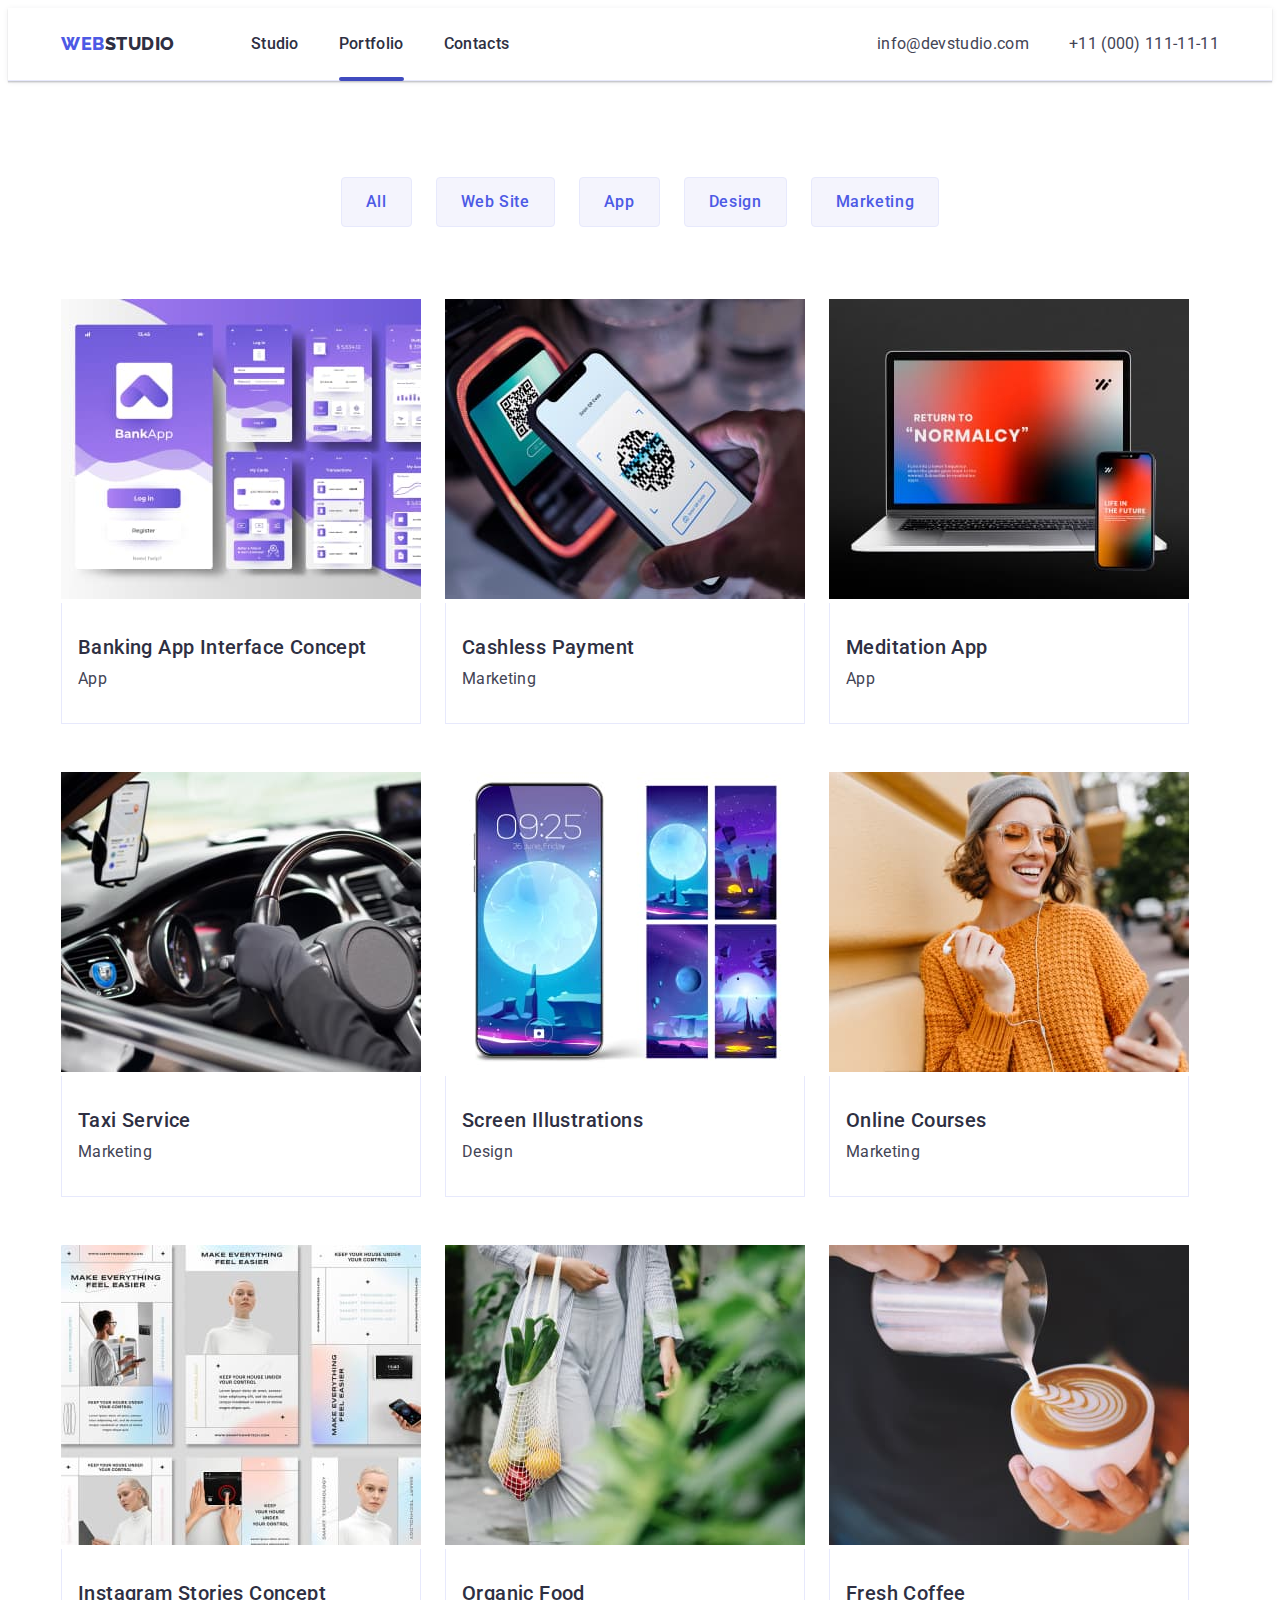
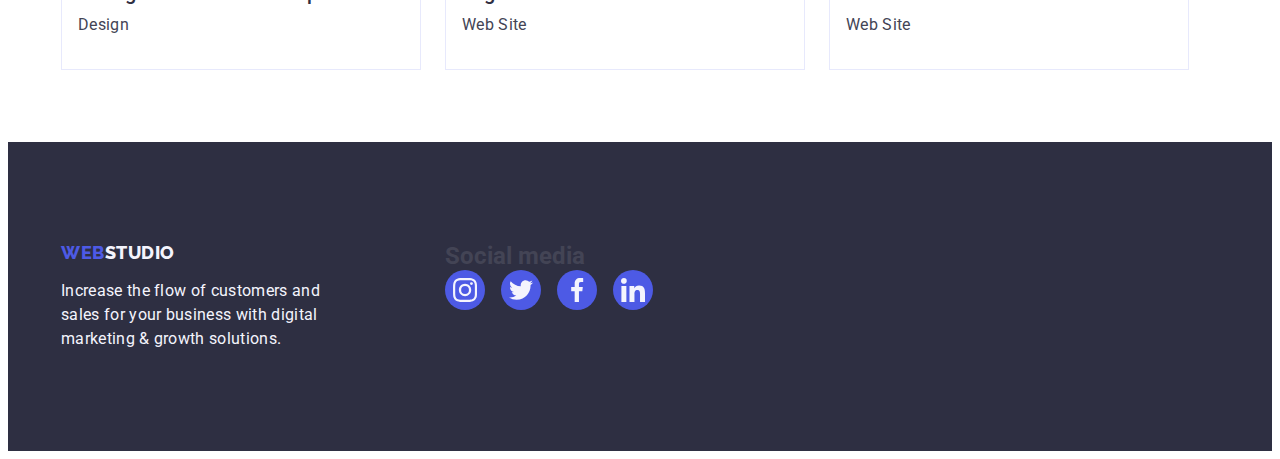
==== portfolio.html @ 8d26303b "пересено дані" ====
<!DOCTYPE html>
<html lang="en">
<head>
    <meta charset="UTF-8">
    <meta http-equiv="X-UA-Compatible" content="IE=edge">
    <meta name="viewport" content="width=device-width, initial-scale=1.0">
    <title>Portfolio</title>
    <link rel="preconnect" href="https://fonts.googleapis.com">
    <link rel="preconnect" href="https://fonts.gstatic.com" crossorigin>
    <link href="https://fonts.googleapis.com/css2?family=Raleway:wght@800&family=Roboto:wght@400;500;700;900&display=swap" rel="stylesheet">
    <link rel="stylesheet" href="https://cdnjs.cloudflare.com/ajax/libs/modern-normalize/1.1.0/modern-normalize.min.css" integrity="sha512-wpPYUAdjBVSE4KJnH1VR1HeZfpl1ub8YT/NKx4PuQ5NmX2tKuGu6U/JRp5y+Y8XG2tV+wKQpNHVUX03MfMFn9Q==" crossorigin="anonymous" referrerpolicy="no-referrer">
    <link rel="stylesheet" href="./css/styles.css">
</head>
<body>
    <header class="border-header">
        <div class="container header-container">
            <nav class="header-nav">
                <a href="./index.html" class="logo link list">Web<span class="studio-top">Studio</span></a>
                <ul class="header-list list">
                    <li><a href="./index.html" class="header-link link">Studio</a></li>
                    <li><a href="./portfolio.html" class="header-link corrent link">Portfolio</a></li>
                    <li><a href="" class="header-link link">Contacts</a></li>
                </ul>
            </nav>
            <address class="header-address">
                <ul class="address-list list">
                    <li><a href="mailto:info@devstudio.com" class="address link list">info@devstudio.com</a></li>
                    <li><a href="tel:+110001111111" class="address link list">+11 (000) 111-11-11</a></li>
                </ul>
            </address>
        </div>
    </header>
    <main>
        <section class="main list">
            <div class="container">
                <h1 class="main-title list">title</h1>
                <ul class="btn list">
                    <li><button type="button" class="main-button">All</button></li>
                    <li><button type="button" class="main-button">Web Site</button></li>
                    <li><button type="button" class="main-button">App</button></li>
                    <li><button type="button" class="main-button">Design</button></li>
                    <li><button type="button" class="main-button">Marketing</button></li>
                </ul>
                <ul class="portfolio-list list">
                    <li>
                        <a class="portfolio-shadow link" href="">
                            <div class="portfolio-overlay">
                                <img src="./images/doing/banking.jpg" alt="Banking App Interface Concept">
                                <p class="portfolio-overlay-text">14 Stylish and User-Friendly App Design Concepts · Task Manager App · Calorie Tracker App · Exotic Fruit Ecommerce App · Cloud Storage App</p>
                            </div>
                            
                            <div class="border-portfolio">
                                <h2 class="list-item-title">Banking App Interface Concept</h2>
                                <p class="list-item-text">App</p>
                            </div>
                        </a>
                    </li>
                    <li>
                        <a class="portfolio-shadow link" href="">
                            <div class="portfolio-overlay">
                                <img src="./images/doing/payment.jpg" alt="Cashless Payment">
                                <p class="portfolio-overlay-text">14 Stylish and User-Friendly App Design Concepts · Task Manager App · Calorie Tracker App · Exotic Fruit Ecommerce App · Cloud Storage App</p>
                            </div>
                            
                            <div class="border-portfolio">
                                <h2 class="list-item-title">Cashless Payment</h2>
                                <p class="list-item-text">Marketing</p>
                            </div>
                        </a>
                    </li>
                    <li>
                        <a class="portfolio-shadow link" href="">
                            <div class="portfolio-overlay">
                                <img src="./images/doing/meditation.jpg" alt="Meditation App">
                                <p class="portfolio-overlay-text">14 Stylish and User-Friendly App Design Concepts · Task Manager App · Calorie Tracker App · Exotic Fruit Ecommerce App · Cloud Storage App</p>
                            </div>
                            
                            <div class="border-portfolio">
                                <h2 class="list-item-title">Meditation App</h2>
                                <p class="list-item-text">App</p>
                            </div>
                        </a>
                    </li>
                    <li>
                        <a class="portfolio-shadow link" href="">
                            <div class="portfolio-overlay">
                                <img src="./images/doing/taxi.jpg" alt="Taxi Service">
                                <p class="portfolio-overlay-text">14 Stylish and User-Friendly App Design Concepts · Task Manager App · Calorie Tracker App · Exotic Fruit Ecommerce App · Cloud Storage App</p>
                            </div>
                            
                            <div class="border-portfolio">
                                <h2 class="list-item-title">Taxi Service</h2>
                                <p class="list-item-text">Marketing</p>
                            </div>
                        </a>
                    </li>
                    <li>
                        <a class="portfolio-shadow link" href="">
                            <div class="portfolio-overlay">
                                <img src="./images/doing/screen.jpg" alt="Screen Illustrations">
                                <p class="portfolio-overlay-text">14 Stylish and User-Friendly App Design Concepts · Task Manager App · Calorie Tracker App · Exotic Fruit Ecommerce App · Cloud Storage App</p>
                            </div>
                           
                            <div class="border-portfolio">
                                <h2 class="list-item-title">Screen Illustrations</h2>
                                <p class="list-item-text">Design</p>
                            </div>
                        </a>
                    </li>
                    <li>
                        <a class="portfolio-shadow link" href="">
                            <div class="portfolio-overlay">
                                <img src="./images/doing/courses.jpg" alt="Online Courses">
                                <p class="portfolio-overlay-text">14 Stylish and User-Friendly App Design Concepts · Task Manager App · Calorie Tracker App · Exotic Fruit Ecommerce App · Cloud Storage App</p>
                            </div>
                            
                            <div class="border-portfolio">
                                <h2 class="list-item-title">Online Courses</h2>
                                <p class="list-item-text">Marketing</p>
                            </div>
                        </a>
                    </li>
                    <li>
                        <a class="portfolio-shadow link" href="">
                            <div class="portfolio-overlay">
                                <img src="./images/doing/stories.jpg" alt="Instagram Stories Concept">
                                <p class="portfolio-overlay-text">14 Stylish and User-Friendly App Design Concepts · Task Manager App · Calorie Tracker App · Exotic Fruit Ecommerce App · Cloud Storage App</p>
                            </div>
                            
                            <div class="border-portfolio">
                                <h2 class="list-item-title">Instagram Stories Concept</h2>
                                <p class="list-item-text">Design</p>
                            </div>
                        </a>
                    </li>
                    <li>
                        <a class="portfolio-shadow link" href="">
                            <div class="portfolio-overlay">
                                <img src="./images/doing/organic.jpg" alt="Organic Food">
                                <p class="portfolio-overlay-text">14 Stylish and User-Friendly App Design Concepts · Task Manager App · Calorie Tracker App · Exotic Fruit Ecommerce App · Cloud Storage App</p>
                            </div>
                            
                            <div class="border-portfolio">
                                <h2 class="list-item-title">Organic Food</h2>
                                <p class="list-item-text">Web Site</p>
                            </div>
                        </a>
                    </li>
                    <li>
                        <a class="portfolio-shadow link" href="">
                            <div class="portfolio-overlay">
                                <img src="./images/doing/coffee.jpg" alt="Fresh Coffee">
                                <p class="portfolio-overlay-text">14 Stylish and User-Friendly App Design Concepts · Task Manager App · Calorie Tracker App · Exotic Fruit Ecommerce App · Cloud Storage App</p>
                            </div>
                            
                            <div class="border-portfolio">
                                <h2 class="list-item-title">Fresh Coffee</h2>
                                <p class="list-item-text">Web Site</p>
                            </div>
                        </a>
                    </li>
                </ul>
            </div>
        </section>
    </main>
    <footer class="footer">
        <div class="footer-wrap container">
            <div class="footer-desc">
                <a href="./index.html" class="footer-link link">Web<span class="studio-footer">Studio</span></a>
                <p class="footer-text">Increase the flow of customers and sales for your business with digital marketing & growth solutions.</p>
            </div>
            <div class="footer-soc">
                <h2 class="footer-title">Social media</h2>
                <ul class="footer-soc-list list">
                    <li class="footer-soc-item">
                        <a href="" class="footer-soc-link link">
                            <svg class="footer-soc-icon">
                                <use href="./images/icons.svg.svg#icon-instagram"></use>
                            </svg>
                        </a>
                    </li>
                    <li class="footer-soc-item">
                        <a href="" class="footer-soc-link link">
                            <svg class="footer-soc-icon">
                                <use href="./images/icons.svg.svg#icon-twitter"></use>
                            </svg>
                        </a>
                    </li>
                    <li class="footer-soc-item">
                        <a href="" class="footer-soc-link link">
                            <svg class="footer-soc-icon">
                                <use href="./images/icons.svg.svg#icon-facebook"></use>
                            </svg>
                        </a>
                    </li>
                    <li class="footer-soc-item">
                        <a href="" class="footer-soc-link link">
                            <svg class="footer-soc-icon">
                                <use href="./images/icons.svg.svg#icon-linkedin"></use>
                            </svg>
                        </a>
                    </li>
                </ul>
            </div>
        </div>
    </footer>
    <script src="./js/modal.js"></script>
    </body>
</html>
---- css/styles.css ----
:root {
   --color-main: #434455;
   --color-logo: #4d5ae5; 
   --color-link: #2e2f42; 
   --color-hover: #404bbf;
   --color-background: #FFFFFF; 
   --background-team: #F4F4FD;
   --color-hover-icon: #31D0AA;
   --subtle-text: #8E8F99;
   --accent: #E7E9FC;
   --modal-overlay: rgba(46, 47, 66, 0.4);
   --modal-background:  #FCFCFC;
}
body{
   font-family: 'Roboto', sans-serif;
   background: var(--color-background);
   color: var(--color-main);
}
.list {
   list-style: none;
   margin: 0;
   padding: 0;
}
.link {
   text-decoration: none;
}
.container {
   max-width: 1158px;
   margin: 0 auto;
   padding: 0 15px;
}
h1, h2, h3, h4, h5, h6, ul, p {
   margin: 0;
   padding: 0;
}
img {
   max-width: 100%;
   height: auto;
}
.no-scroll {
   overflow: hidden;
}
/* ------------------------INDEX----------------------- */

/* ------------------------HEADER----------------------- */
.border-header {
   border-bottom: 1px solid #E7E9FC;
   box-shadow: 0px 2px 1px rgba(46, 47, 66, 0.08), 0px 1px 1px rgba(46, 47, 66, 0.16), 0px 1px 6px rgba(46, 47, 66, 0.08);
}
.header-container {
   display: flex; 
}
.header-nav {
   display: flex;
   align-items: center;
   margin-right: auto;
}
.logo {
   font-family: 'Raleway', sans-serif;
   font-weight: 800;
   font-size: 18px;
   line-height: 1.17;
   letter-spacing: 0.03em;
   text-transform: uppercase;
   color: var(--color-logo);
   margin-right: 76px;
   padding-top: 24px;
   padding-bottom: 24px;
}
.studio-top {
   color: var(--color-link);
}
.header-list {
   display: flex;
   gap: 40px;
}
.header-link {
   font-weight: 500;
   font-size: 16px;
   line-height: 1.5;
   letter-spacing: 0.02em;
   color: var(--color-link);
   padding-top: 24px;
   padding-bottom: 24px;
   transition-property: color;
   transition-duration: 250ms;
   transition-timing-function: cubic-bezier(0.4, 0, 0.2, 1);
}
.corrent {
   position: relative;
} 
.corrent::after{
   position: absolute;
   content: '';
   display: block;
   width: 100%;
   height: 4px;
   left: 0px;
   bottom: -4px;
   background-color: #404BBF;
   border-radius: 2px;
}
.header-link:is( :hover, :focus){
   color: var(--color-hover);
}
.header-address {
   font-style: normal;
}
.address-list {
   display: flex;
   gap: 40px;
   padding-top: 24px;
   padding-bottom: 24px;
}
.address {
   font-size: 16px;
   line-height: 1.5;
   letter-spacing: 0.02em;
   cursor: pointer;
   color: var(--color-main);
   padding-top: 24px;
   padding-bottom: 24px;
}
.address:is( :hover, :focus){
   color: var(--color-hover);
}
/* ------------------------HERO----------------------- */
.hero {
   position: relative;
   max-width: 1440px;
   background: var(--hero-background);
   padding-top: 188px;
   padding-bottom: 188px;
   background-image: linear-gradient(rgba(46, 47, 66, 0.7), rgba(46, 47, 66, 0.7)), url(../images/people-office.jpg);
   background-repeat: no-repeat;
   background-position: center;
   background-size: auto;
   background-origin: border-box;
   margin: auto;
}
.hero-title {
   max-width: 496px;
   font-size: 56px;
   line-height: 1.07;
   text-align: center;
   letter-spacing: 0.02em;
   color: var(--color-background);
   margin: auto;
   margin-bottom: 48px;
}
.hero-btn {
   font-family: "Roboto", sans-serif;
   font-weight: 500;
   font-size: 16px;
   line-height: 1.5;
   letter-spacing: 0.04em;
   color: var(--color-background);
   cursor: pointer;
   background: var(--color-logo);
   padding: 16px 32px 16px 32px;
   display: block;
   margin: auto;
   box-shadow: 0px 4px 4px rgba(0, 0, 0, 0.15);
   border-radius: 4px;
   border: none;
   transition-property: background-color;
   transition-duration: 250ms;
   transition-timing-function: cubic-bezier(0.4, 0, 0.2, 1);
}
.hero-btn:is( :hover, :focus) {
   background-color: var(--color-hover);
}
/* ------------------------MAIN----------------------- */  
.main {
   padding: 0;
}
/* ------------------------ABOUT----------------------- */
.about {
   padding-top: 120px;
   padding-bottom: 120px;
}
.about-title {
   position: absolute;
   width: 1px;
   height: 1px;
   margin: -1px;
   border: 0;
   padding: 0;
   white-space: nowrap;
   clip-path: inset(100%);
   clip: rect(0 0 0 0);
   overflow: hidden;
}
.about-items {
   display: flex;
   align-items: center;
   justify-content: center;
   gap: 24px;
}
.about-list-icon {
   width: 264px;
   height: 112px;
   background: var(--background-team);
   background-position: center;
   border-radius: 4px;
   margin-bottom: 8px;
   display: flex;
   justify-content: center;
   align-items: center;
}
.about-list-title {
   font-weight: 500;
   font-size: 20px;
   line-height: 1.2;
   letter-spacing: 0.02em;
   color: var(--color-link);
   margin-bottom: 8px;
}
.about-list-text {
   max-width: 264px;
   font-size: 16px;
   line-height: 1.5;
   letter-spacing: 0.02em;
}
/* ------------------------DOING----------------------- */
.doing-title {
   font-size: 36px;
   line-height: 1.11;
   letter-spacing: 0.02em;
   text-align: center;
   text-transform: capitalize;
   color: var(--color-link);
   margin-bottom: 72px;
}
.doing-list {
   background-color: var(--color-background);
   display: flex;
   gap: 24px;
   padding-bottom: 120px;
   justify-content: center;
}
/* ------------------------TEAM----------------------- */
.team {
   max-width: 1440px;
   background: var(--background-team);
   padding-top: 120px;
   padding-bottom: 120px;
   margin: auto;
    
}
.teams-title {
   font-size: 36px;
   line-height: 1.11;
   text-align: center;
   letter-spacing: 0.02em;
   text-transform: capitalize;
   color: var(--color-link);
   margin-bottom: 72px;
}
.item-team {
   display: flex;
   justify-content: center;
   gap: 24px;
}
.team-list {
   font-weight: 500;
   font-size: 20px;
   line-height: 1.2;
   letter-spacing: 0.02em;
   color: var(--color-link);
   background-color: var(--color-background);
   border-radius: 0px 0px 4px 4px;
   box-shadow: 0px 1px 6px rgba(46, 47, 66, 0.08), 0px 1px 1px rgba(46, 47, 66, 0.16), 0px 2px 1px rgba(46, 47, 66, 0.08);
}
.team-wrap {
   padding-top: 32px;
   padding-bottom: 32px;
}
.team-title {
   font-weight: 500;
   font-size: 20px;
   line-height: 1.2;
   text-align: center;
   letter-spacing: 0.02em;
   color: var(--color-link);
   margin-bottom: 8px;
}
.team-text {
   font-size: 16px;
   line-height: 1.5;
   text-align: center;
   letter-spacing: 0.02em;
   color: var(--color-main);
   margin-bottom: 8px;
}
.team-soc-list {
   display: flex;
   align-items: center;
   justify-content: center;
   gap: 24px;
   margin-left: 16px;
   margin-right: 16px;
}
.team-soc-item {
   width: 40px;
   height: 40px;
}
.team-soc-link {
   width: 40px;
   height: 40px;
   border-radius: 50%;
   border: none;
   background: var(--color-logo);
   display: flex;
   align-items: center;
   justify-content: center;
   transition-property: background-color;
   transition-duration: 250ms;
   transition-timing-function: cubic-bezier(0.4, 0, 0.2, 1);
}
.team-soc-link:is(:hover, :focus) {
   background: var(--color-hover);
}
.team-soc-icon {
   width: 16px;
   height: 16px;
}
/* ------------------------CUSTOMERS----------------------- */
.customers {
   max-width: 1440px;
   margin: auto;
   padding-top: 120px;
   padding-bottom: 120px;
}
.customers-title {
   font-size: 36px;
   line-height: 1.11;
   text-align: center;
   letter-spacing: 0.02em;
   text-transform: capitalize;
   margin-bottom: 72px;
}
.customers-list {
   display: flex;
   align-items: center;
   justify-content: center;
   gap: 24px;

}
.customers-link {
   width: 168px;
   height: 88px;
   display: flex;
   align-items: center;
   justify-content: center;
   cursor: pointer;
   border: 1px solid var(--subtle-text);
   border-radius: 5px; 
   fill: var(--subtle-text);
   transition-property: fill, border;
   transition-duration: 250ms;
   transition-timing-function: cubic-bezier(0.4, 0, 0.2, 1);

}
.customer-icon {
   width: 104px;
   height: 56px;
}
.customers-link:is( :hover, :focus) {
   fill: var(--color-hover);
   border: 1px solid var(--color-hover);
}
/* ------------------------FOOTER----------------------- */
.footer {
   background: var(--color-link);
   margin: auto;
   padding-top: 100px;
   padding-bottom: 100px;  
}
.footer-wrap {
   display: flex;
}
.footer-desc {
   margin-right: 120px;
}
.footer-link {
   font-family: 'Raleway', sans-serif;
   font-weight: 800;
   font-size: 18px;
   line-height: 1.17;
   letter-spacing: 0.03em;
   text-transform: uppercase;
   color: var(--color-logo);
}
.studio-footer {
   color: var(--background-team);
}
.footer-text {
   max-width: 264px;
   font-size: 16px;
   line-height: 1.5;
   letter-spacing: 0.02em;
   color: var(--background-team);
   margin-top: 16px;
}
.footer-soc-title {
   font-weight: 500;
   font-size: 16px;
   line-height: calc(24/16);
   letter-spacing: 0.02em;
   color: var(--color-background);
   margin-bottom: 16px;
}
.footer-soc-list {
   display: flex;
   align-items: center;
   justify-content: center;
   gap: 16px;
}
.footer-soc-item {
   width: 40px;
   height: 40px;
}
.footer-soc-link {
   width: 40px;
   height: 40px;
   border-radius: 50%;
   border: none;
   background: var(--color-logo);
   display: flex;
   align-items: center;
   justify-content: center;
   transition-property: background-color;
   transition-duration: 250ms;
   transition-timing-function: cubic-bezier(0.4, 0, 0.2, 1);
}
.footer-soc-link:is(:hover, :focus) {
   background: var(--color-hover-icon);
}
.footer-soc-icon {
   width: 24px;
   height: 24px;
}
/* -----------------PORTFOLIO---------------- */
main {
   padding-top: 96px;
   padding-bottom: 72px;
}
.main-title{
   position: absolute;
   width: 1px;
   height: 1px;
   margin: -1px;
   border: 0;
   padding: 0;
   white-space: nowrap;
   clip-path: inset(100%);
   clip: rect(0 0 0 0);
   overflow: hidden;
 }
.btn {
   display: flex;
   gap: 24px;
   justify-content: center;
   margin-bottom: 72px;
}
.main-button {
   font-family: inherit;
   font-weight: 500;
   font-size: 16px;
   line-height: 1.5;
   letter-spacing: 0.04em;
   color: var(--color-logo);
   background: var(--background-team);
   border: 1px solid #E7E9FC;
   cursor: pointer;
   padding: 12px 24px 12px 24px;
   border-radius: 4px;
   transition-property: background-color;
   transition-duration: 250ms;
   transition-timing-function: cubic-bezier(0.4, 0, 0.2, 1);
}
.main-button:is(:hover, :focus) {
   color: var(--color-background);
   background: var(--color-hover);
   cursor: pointer;
   border: none;
   box-shadow: 0px 3px 1px rgba(0, 0, 0, 0.1), 0px 2px 1px rgba(0, 0, 0, 0.08), 0px 2px 2px rgba(0, 0, 0, 0.12);
}
.portfolio-list {
   display: flex;
   flex-wrap: wrap;
   gap: 48px 24px;
}
.portfolio-shadow {
   overflow: hidden;
   display: block;
   transition-property: box-shadow;
   transition-duration: 250ms;
   transition-timing-function: cubic-bezier(0.4, 0, 0.2, 1);
}
.portfolio-shadow:is( :hover, :focus) {
   box-shadow: 0px 1px 6px rgba(46, 47, 66, 0.08), 0px 1px 1px rgba(46, 47, 66, 0.16), 0px 2px 1px rgba(46, 47, 66, 0.08);

}
.portfolio-shadow:is( :hover, :focus) .portfolio-overlay-text{
   transform: translate(0);
}
.portfolio-overlay {
   position: relative;
   overflow: hidden;
}
.portfolio-overlay-text {
   position: absolute;
   top: 0;
   height: 100%;
   font-size: 16px;
   line-height: 24px;
   letter-spacing: 0.02em;
   color: #F4F4FD;
   padding: 40px 32px;
   background-color: #4D5AE5;
   transform: translateY(100%);
   transition-property: transform;
   transition-duration: 250ms;
   transition-timing-function: cubic-bezier(0.4, 0, 0.2, 1);
}
 .border-portfolio {
   border: 1px solid #E7E9FC;
   border-top: none;
   padding: 32px 16px;
}
 .list-item-title {
   font-weight: 500;
   font-size: 20px;
   line-height: 1.2;
   letter-spacing: 0.02em;
   color: var(--color-link);
   margin-bottom: 8px;
}
.list-item-text {
   font-size: 16px;
   line-height: 1.5;
   letter-spacing: 0.02em;
   color: var(--color-main);
}
.backdrop {
   position: fixed;
   left: 0px;
   top: 0px;
   width: 100%;
   height: 100%;
   background: rgba(46, 47, 66, 0.4);
   transition: opacity 250ms cubic-bezier(0.4, 0, 0.2, 1), visibility 250ms cubic-bezier(0.4, 0, 0.2, 1);
}
.backdrop.is-hidden .modal {
   transform: translate(-50%, -50%) scaleY(0);
   transition: transform 250ms cubic-bezier(0.4, 0, 0.2, 1);
}
.modal {
   position: absolute;
   width: 408px;
   min-height: 576px;
   left: 50%;
   top: 50%;
   transform: translate(-50%, -50%) scaleY(1);
   background: #FCFCFC;
   box-shadow: 0px 1px 1px rgba(0, 0, 0, 0.14), 0px 1px 3px rgba(0, 0, 0, 0.12), 0px 2px 1px rgba(0, 0, 0, 0.2);
   border-radius: 4px;
   padding: 24px;
}
.modal-icon-btn {
   width: 24px;
   height: 24px;
   background: #E7E9FC;
   border: 1px solid rgba(0, 0, 0, 0.1);
   border-radius: 50%;
   display: block;
   margin-left: auto;
}
.modal-icon-close {
   width: 8px;
   height: 8px;
   color: #2E2F42;
}
.is-hidden {
   opacity: 0;
   visibility: hidden;
   pointer-events: none;
}
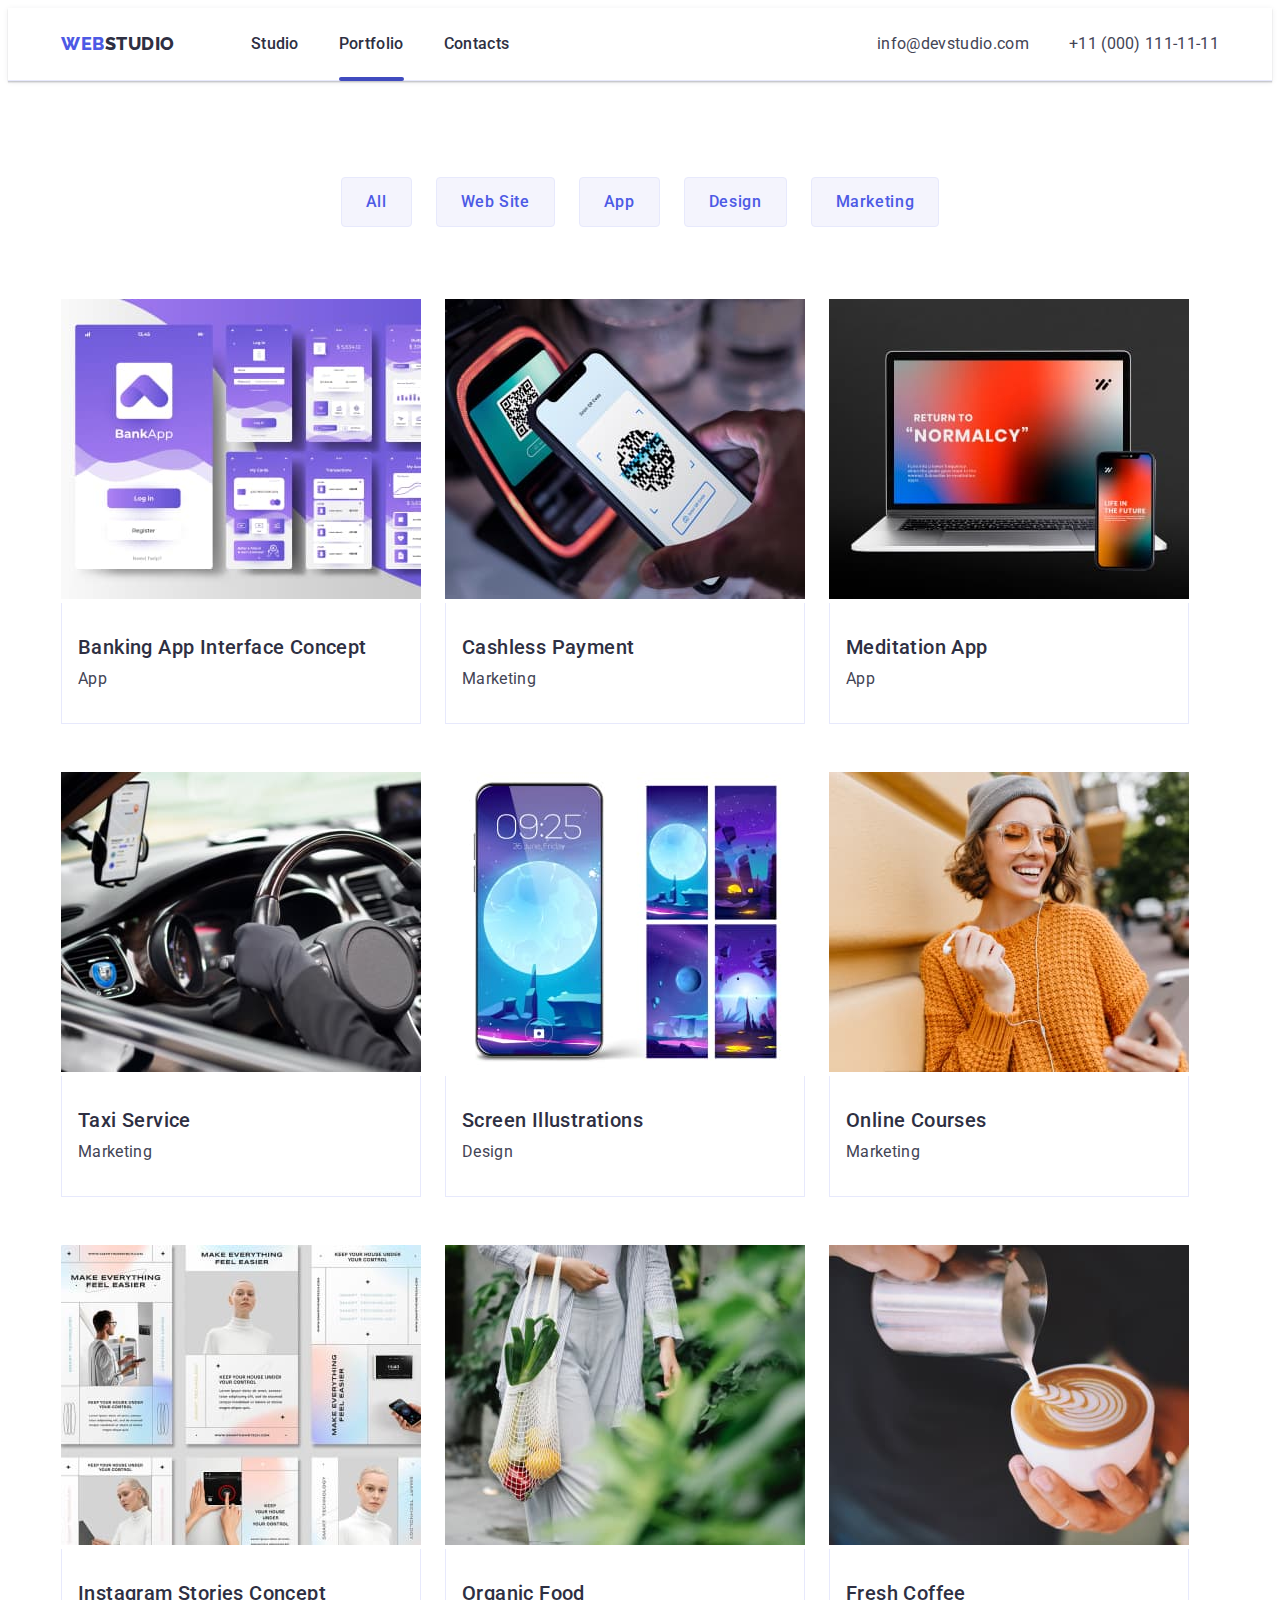
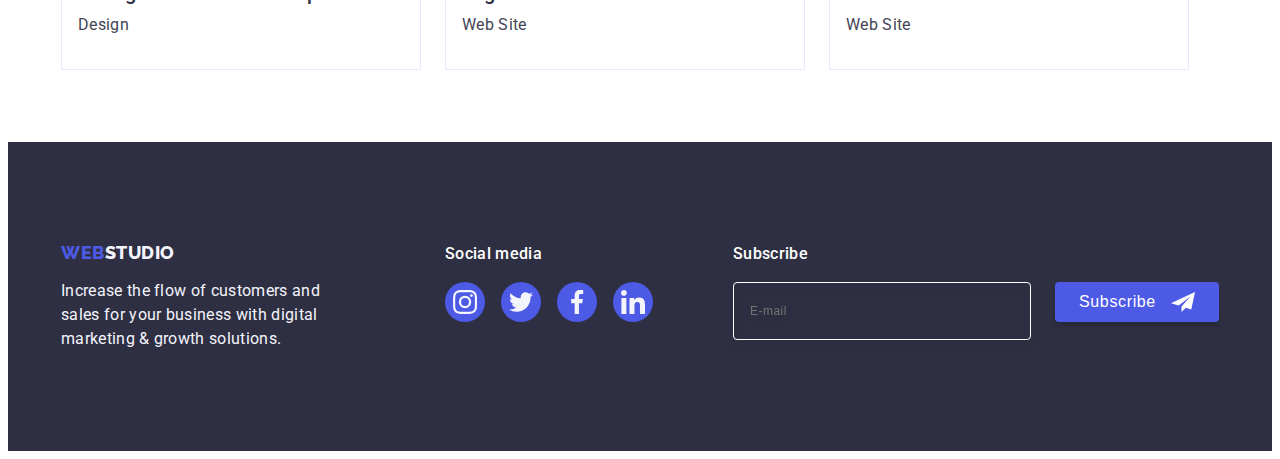
==== commit 10a9fc0d: "внесено зміни по ТЗ" ====
--- a/portfolio.html
+++ b/portfolio.html
@@ -169,8 +169,8 @@
                 <a href="./index.html" class="footer-link link">Web<span class="studio-footer">Studio</span></a>
                 <p class="footer-text">Increase the flow of customers and sales for your business with digital marketing & growth solutions.</p>
             </div>
-            <div class="footer-soc">
-                <h2 class="footer-title">Social media</h2>
+            <div>
+                <p class="footer-soc-title">Social media</p>
                 <ul class="footer-soc-list list">
                     <li class="footer-soc-item">
                         <a href="" class="footer-soc-link link">
@@ -201,6 +201,21 @@
                         </a>
                     </li>
                 </ul>
+            </div>
+            <div>
+                <form class="footer-form">
+                    <p class="footer-soc-title">Subscribe</p>
+                    <div class="footer-form-wrap">
+                        <input type="text" class="footer-form-input" id="email" placeholder="E-mail">
+                        <button type="submit" class="footer-form-btn">Subscribe
+                            <svg class="footer-subscrib-icon">
+                                <use href="./images/icons.svg.svg#icon-telegram"></use>
+                            </svg>
+                        </button>
+                            
+                    </div>
+                </form>
+                
             </div>
         </div>
     </footer>
--- a/css/styles.css
+++ b/css/styles.css
@@ -44,7 +44,7 @@
 
 /* ------------------------HEADER----------------------- */
 .border-header {
-   border-bottom: 1px solid #E7E9FC;
+   border-bottom: 1px solid var(--accent);
    box-shadow: 0px 2px 1px rgba(46, 47, 66, 0.08), 0px 1px 1px rgba(46, 47, 66, 0.16), 0px 1px 6px rgba(46, 47, 66, 0.08);
 }
 .header-container {
@@ -97,7 +97,7 @@
    height: 4px;
    left: 0px;
    bottom: -4px;
-   background-color: #404BBF;
+   background-color: var(--color-hover);
    border-radius: 2px;
 }
 .header-link:is( :hover, :focus){
@@ -441,6 +441,61 @@
    width: 24px;
    height: 24px;
 }
+.footer-form {
+   margin-left: 80px;
+}
+.footer-form-wrap {
+   display: flex;
+}
+.footer-form-input {
+   width: 264px;
+   height: 40px;
+   font-size: 12px;
+   line-height: 2;
+   display: flex;
+   align-items: center;
+   letter-spacing: 0.04em;
+   color: var(--color-background);
+   border: 1px solid var(--color-background);
+   filter: drop-shadow(0px 4px 4px rgba(0, 0, 0, 0.15));
+   border-radius: 4px;
+   outline: transparent;
+   background-color: transparent;
+   padding: 8px 16px;
+   margin-right: 24px;
+}
+.footer-form-btn {
+   width: 164px;
+   height: 40px;
+   font-weight: 500;
+   font-size: 16px;
+   line-height: 1.5;
+   letter-spacing: 0.04em;
+   color: var(--color-background);
+   padding: 8px 24px;
+   display: flex;
+   align-items: center;
+   justify-content: baseline;
+   background-color: var(--color-logo);
+   box-shadow: 0px 4px 4px rgba(0, 0, 0, 0.15);
+   border-radius: 4px;
+   border: none;
+   transition-property: transform;
+   transition-duration: 250ms;
+   transition-timing-function: cubic-bezier(0.4, 0, 0.2, 1);
+   position: relative;
+}
+.footer-form-btn:is( :hover, :focus) {
+   background-color: var(--color-hover);
+   box-shadow: 0px 4px 4px rgba(0, 0, 0, 0.15);
+   border-radius: 4px;
+}
+.footer-subscrib-icon {
+   position: absolute;
+   width: 24px;
+   height: 24px;
+   right: 24px;
+}
 /* -----------------PORTFOLIO---------------- */
 main {
    padding-top: 96px;
@@ -472,7 +527,7 @@
    letter-spacing: 0.04em;
    color: var(--color-logo);
    background: var(--background-team);
-   border: 1px solid #E7E9FC;
+   border: 1px solid var(--accent);
    cursor: pointer;
    padding: 12px 24px 12px 24px;
    border-radius: 4px;
@@ -517,16 +572,16 @@
    font-size: 16px;
    line-height: 24px;
    letter-spacing: 0.02em;
-   color: #F4F4FD;
+   color: var(--background-team);
    padding: 40px 32px;
-   background-color: #4D5AE5;
+   background-color: var(--color-logo);
    transform: translateY(100%);
    transition-property: transform;
    transition-duration: 250ms;
    transition-timing-function: cubic-bezier(0.4, 0, 0.2, 1);
 }
  .border-portfolio {
-   border: 1px solid #E7E9FC;
+   border: 1px solid var(--accent);
    border-top: none;
    padding: 32px 16px;
 }
@@ -544,14 +599,22 @@
    letter-spacing: 0.02em;
    color: var(--color-main);
 }
+
+/* -----------------BACKDROP---------------- */
+
 .backdrop {
    position: fixed;
    left: 0px;
    top: 0px;
    width: 100%;
    height: 100%;
-   background: rgba(46, 47, 66, 0.4);
+   background-color: rgba(46, 47, 66, 0.4);
    transition: opacity 250ms cubic-bezier(0.4, 0, 0.2, 1), visibility 250ms cubic-bezier(0.4, 0, 0.2, 1);
+}
+.is-hidden {
+   opacity: 0;
+   visibility: hidden;
+   pointer-events: none;
 }
 .backdrop.is-hidden .modal {
    transform: translate(-50%, -50%) scaleY(0);
@@ -564,7 +627,7 @@
    left: 50%;
    top: 50%;
    transform: translate(-50%, -50%) scaleY(1);
-   background: #FCFCFC;
+   background-color: var(--modal-background);
    box-shadow: 0px 1px 1px rgba(0, 0, 0, 0.14), 0px 1px 3px rgba(0, 0, 0, 0.12), 0px 2px 1px rgba(0, 0, 0, 0.2);
    border-radius: 4px;
    padding: 24px;
@@ -572,7 +635,7 @@
 .modal-icon-btn {
    width: 24px;
    height: 24px;
-   background: #E7E9FC;
+   background-color: var(--accent);
    border: 1px solid rgba(0, 0, 0, 0.1);
    border-radius: 50%;
    display: block;
@@ -581,10 +644,110 @@
 .modal-icon-close {
    width: 8px;
    height: 8px;
-   color: #2E2F42;
-}
-.is-hidden {
-   opacity: 0;
-   visibility: hidden;
-   pointer-events: none;
+   color: var(--color-link);
+}
+.modal-title {
+   font-weight: 500;
+   font-size: 16px;
+   line-height: 24px;
+   text-align: center;
+   letter-spacing: 0.02em;
+   color: var(--color-link);
+   margin-top: 24px;
+   margin-bottom: 16px;
+   text-align: center;
+}
+.modal-form {
+   border-radius: 4px;
+}
+.modal-field {
+   margin-bottom: 8px;
+}
+.modal-label {
+   display: inline-block;
+   font-weight: 400;
+   font-size: 12px;
+   line-height: 1.17;
+   letter-spacing: 0.04em;
+   color: var(--subtle-text);
+   margin-bottom: 4px;
+}
+.input-wrap {
+   position: relative;
+}
+.modal-input {
+   width: 360px;
+   height: 40px;
+   font-weight: 400;
+   font-size: 12px;
+   line-height: 14px;
+   letter-spacing: 0.01em;
+   color: var(--subtle-text);
+   border: 1px solid rgba(46, 47, 66, 0.4);
+   border-radius: 4px;
+   padding-left: 38px;
+   background-color: transparent;
+   outline: transparent;
+}
+.modal-input:focus {
+   border-color: var(--color-logo);
+}
+.modal-input:focus + .modal-icon {
+   fill: var(--color-logo);
+}
+.modal-icon {
+   position: absolute;
+   left: 16px;
+   top: 50%;
+   transform: translateY(-50%);
+   width: 18px;
+   height: 24px;
+}
+.modal-text {
+   width: 360px;
+   height: 120px;
+   font-weight: 400;
+   font-size: 12px;
+   line-height: 1.17;
+   letter-spacing: 0.04em;
+   color: rgba(46, 47, 66, 0.4);
+   border: 1px solid rgba(46, 47, 66, 0.4);
+   border-radius: 4px;
+   outline: transparent;
+   padding: 8px 16px;
+   resize: none;
+}
+.modal-checkbox {
+   font-weight: 400;
+   font-size: 12px;
+   line-height: 1.17px;
+   letter-spacing: 0.04em;
+   color: var(--subtle-text);
+}
+.modal-link {
+   font-weight: 400;
+   font-size: 12px;
+   line-height: 1.33;
+   letter-spacing: 0.04em;
+   text-decoration-line: underline;
+   color: var(--color-logo);
+}
+.modal-btn {
+   width: 169px;
+   height: 56px;
+   font-weight: 500;
+   font-size: 16px;
+   line-height: calc(24 / 16);
+   letter-spacing: 0.04em;
+   color: var(--color-background);
+   background-color: var(--color-logo);
+   border: none;
+   box-shadow: 0px 4px 4px rgba(0, 0, 0, 0.15);
+   border-radius: 4px;
+   transition-property: background-color;
+   transition-duration: 250ms;
+   transition-timing-function: cubic-bezier(0.4, 0, 0.2, 1);
+}
+.modal-btn:is( :hover, :focus) {
+   background-color: var(--color-hover); 
 }